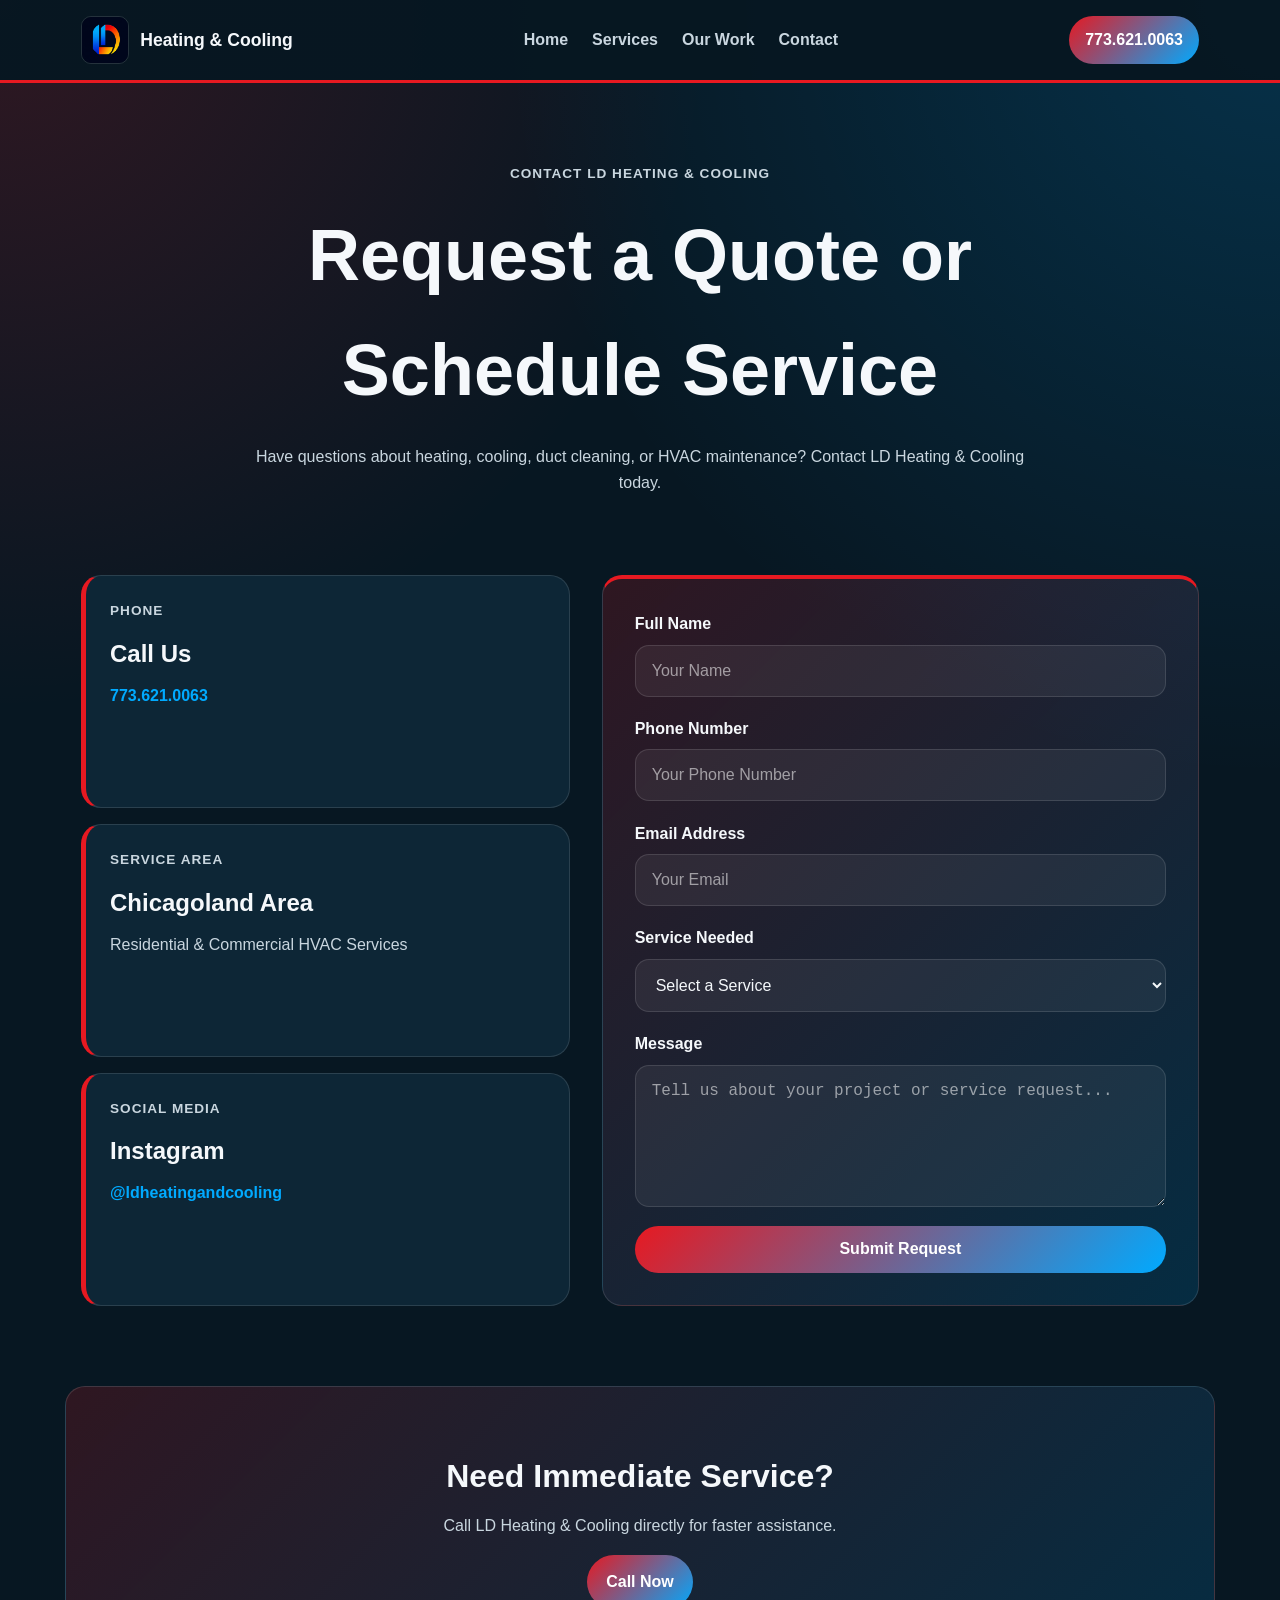
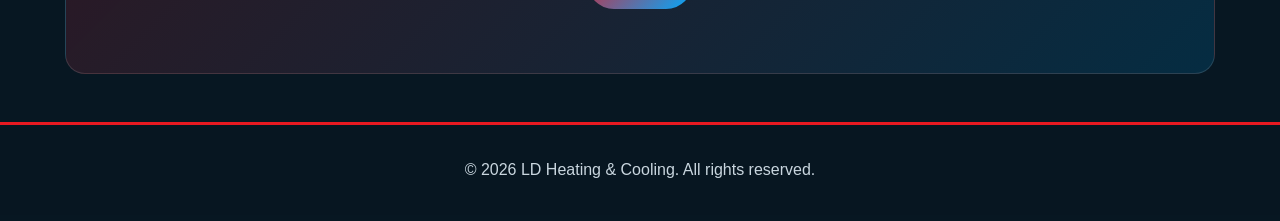
==== contact.html @ e1b475bd "adding a contact page" ====
<!DOCTYPE html>
<html lang="en">
<head>
  <meta charset="UTF-8">
  <meta name="viewport" content="width=device-width, initial-scale=1.0">
  <title>Contact | LD Heating & Cooling</title>
  <link rel="stylesheet" href="styles.css">
</head>

<body>

  <header class="site-header">
    <nav class="navbar">

      <a href="index.html" class="logo">
        <img src="images/LDLogo.png" alt="LD Heating and Cooling logo" class="logo-img">
        <span>Heating & Cooling</span>
      </a>

      <ul class="nav-links">
        <li><a href="index.html">Home</a></li>
        <li><a href="services.html">Services</a></li>
        <li><a href="gallery.html">Our Work</a></li>
        <li><a href="contact.html">Contact</a></li>
      </ul>

      <a href="tel:7736210063" class="nav-phone">773.621.0063</a>

    </nav>
  </header>

  <main>

    <!-- HERO -->

    <section class="page-hero">

      <div class="page-hero-content">

        <p class="eyebrow">Contact LD Heating & Cooling</p>

        <h1>Request a Quote or Schedule Service</h1>

        <p>
          Have questions about heating, cooling,
          duct cleaning, or HVAC maintenance?
          Contact LD Heating & Cooling today.
        </p>

      </div>

    </section>

    <!-- CONTACT SECTION -->

    <section class="contact-section">

      <!-- LEFT SIDE -->

      <div class="contact-info">

        <div class="contact-card">

          <p class="eyebrow">Phone</p>

          <h2>Call Us</h2>

          <a href="tel:7736210063" class="contact-link">
            773.621.0063
          </a>

        </div>

        <div class="contact-card">

          <p class="eyebrow">Service Area</p>

          <h2>Chicagoland Area</h2>

          <p>
            Residential & Commercial HVAC Services
          </p>

        </div>

        <div class="contact-card">

          <p class="eyebrow">Social Media</p>

          <h2>Instagram</h2>

          <a
            href="https://www.instagram.com/ldheatingandcooling/"
            target="_blank"
            class="contact-link"
          >
            @ldheatingandcooling
          </a>

        </div>

      </div>

      <!-- RIGHT SIDE -->

      <div class="contact-form-wrapper">

        <form class="contact-form">

          <div class="form-group">
            <label for="name">Full Name</label>

            <input
              type="text"
              id="name"
              name="name"
              placeholder="Your Name"
              required
            >
          </div>

          <div class="form-group">
            <label for="phone">Phone Number</label>

            <input
              type="tel"
              id="phone"
              name="phone"
              placeholder="Your Phone Number"
              required
            >
          </div>

          <div class="form-group">
            <label for="email">Email Address</label>

            <input
              type="email"
              id="email"
              name="email"
              placeholder="Your Email"
            >
          </div>

          <div class="form-group">
            <label for="service">Service Needed</label>

            <select id="service" name="service">

              <option value="">Select a Service</option>

              <option value="heating">
                Heating Service
              </option>

              <option value="cooling">
                Cooling Service
              </option>

              <option value="duct-cleaning">
                Duct Cleaning
              </option>

              <option value="maintenance">
                HVAC Maintenance
              </option>

              <option value="other">
                Other
              </option>

            </select>
          </div>

          <div class="form-group">
            <label for="message">Message</label>

            <textarea
              id="message"
              name="message"
              rows="6"
              placeholder="Tell us about your project or service request..."
            ></textarea>
          </div>

          <button type="submit" class="btn primary">
            Submit Request
          </button>

        </form>

      </div>

    </section>

    <!-- CTA -->

    <section class="cta">

      <h2>Need Immediate Service?</h2>

      <p>
        Call LD Heating & Cooling directly for faster assistance.
      </p>

      <a href="tel:7736210063" class="btn primary">
        Call Now
      </a>

    </section>

  </main>

  <footer>
    <p>&copy; 2026 LD Heating & Cooling. All rights reserved.</p>
  </footer>

</body>
</html>
---- styles.css ----
* {
  margin: 0;
  padding: 0;
  box-sizing: border-box;
}

:root {
  --bg: #071722;
  --bg-soft: #0d2636;
  --panel: #123247;
  --text: #f5f8fb;
  --muted: #c9d6df;
  --blue: #00aaff;
  --orange: #ffb02e;
  --red: #e71921;
  --red-dark: #a80f16;
  --border: rgba(255, 255, 255, 0.12);
  --radius: 20px;
  --max-width: 1150px;
}

body {
  font-family: Arial, Helvetica, sans-serif;
  background:
    radial-gradient(circle at top left, rgba(231, 25, 33, 0.18), transparent 32%),
    radial-gradient(circle at top right, rgba(0, 170, 255, 0.18), transparent 35%),
    var(--bg);
  color: var(--text);
  line-height: 1.6;
}

a {
  color: inherit;
  text-decoration: none;
}

img {
  max-width: 100%;
  display: block;
}

.site-header {
  position: sticky;
  top: 0;
  z-index: 100;
  background: rgba(7, 23, 34, 0.96);
  border-bottom: 3px solid var(--red);
}

.navbar {
  max-width: var(--max-width);
  margin: 0 auto;
  padding: 1rem;
  display: flex;
  align-items: center;
  justify-content: space-between;
  gap: 1rem;
}

.logo {
  display: flex;
  align-items: center;
  gap: 0.7rem;
  font-weight: 800;
  font-size: 1.1rem;
}

.logo-img {
  width: 48px;
  height: 48px;
  object-fit: cover;
  border-radius: 10px;
  border: 1px solid var(--border);
}

.nav-links {
  list-style: none;
  display: flex;
  gap: 1.5rem;
}

.nav-links a {
  color: var(--muted);
  font-weight: 600;
  transition: color 0.2s ease;
}

.nav-links a:hover {
  color: var(--red);
}

.nav-phone {
  background: linear-gradient(135deg, var(--red), var(--blue));
  color: #fff;
  padding: 0.7rem 1rem;
  border-radius: 999px;
  font-weight: 800;
}

.hero {
  max-width: var(--max-width);
  margin: 0 auto;
  padding: 5rem 1rem;
  display: grid;
  grid-template-columns: 1fr 1fr;
  gap: 2rem;
  align-items: center;
}

.eyebrow {
  color: var(--orange);
  font-weight: 800;
  text-transform: uppercase;
  letter-spacing: 1px;
  font-size: 0.85rem;
  margin-bottom: 0.8rem;
}

.hero h1 {
  font-size: clamp(2.4rem, 6vw, 4.6rem);
  line-height: 1;
  margin-bottom: 1rem;
}

.hero p {
  color: var(--muted);
  max-width: 600px;
}

.hero-buttons {
  display: flex;
  gap: 1rem;
  margin-top: 1.5rem;
  flex-wrap: wrap;
}

.btn {
  display: inline-block;
  padding: 0.9rem 1.2rem;
  border-radius: 999px;
  font-weight: 800;
  transition: transform 0.2s ease, opacity 0.2s ease;
}

.btn:hover {
  transform: translateY(-2px);
  opacity: 0.9;
}

.btn.primary {
  background: linear-gradient(135deg, var(--red), var(--blue));
  color: #fff;
}

.btn.secondary {
  border: 1px solid var(--red);
  color: var(--text);
}

.hero-image {
  background: linear-gradient(135deg, rgba(231, 25, 33, 0.18), rgba(0, 170, 255, 0.16));
  border: 1px solid var(--border);
  border-top: 4px solid var(--red);
  border-radius: var(--radius);
  padding: 1rem;
}

.hero-image img {
  border-radius: calc(var(--radius) - 8px);
}

.services-preview,
.why-us,
.cta {
  max-width: var(--max-width);
  margin: 0 auto;
  padding: 4rem 1rem;
}

.section-heading {
  text-align: center;
  max-width: 700px;
  margin: 0 auto 2rem;
}

.section-heading h2,
.why-us h2,
.cta h2 {
  font-size: 2rem;
  margin-bottom: 0.7rem;
}

.section-heading p,
.why-us p,
.cta p {
  color: var(--muted);
}

.service-grid {
  display: grid;
  grid-template-columns: repeat(3, 1fr);
  gap: 1rem;
}

.service-card {
  background: var(--bg-soft);
  border: 1px solid var(--border);
  border-top: 4px solid var(--red);
  border-radius: var(--radius);
  padding: 1.5rem;
}

.service-card h3 {
  color: var(--blue);
  margin-bottom: 0.7rem;
}

.service-card p {
  color: var(--muted);
}

.why-us {
  display: grid;
  grid-template-columns: 1fr 1fr;
  gap: 2rem;
}

.why-list {
  display: grid;
  gap: 1rem;
}

.why-list div {
  background: var(--panel);
  border: 1px solid var(--border);
  border-left: 5px solid var(--red);
  border-radius: 14px;
  padding: 1rem;
  font-weight: 800;
}

.cta {
  text-align: center;
  background: linear-gradient(135deg, rgba(231, 25, 33, 0.18), rgba(0, 170, 255, 0.15));
  border: 1px solid var(--border);
  border-radius: var(--radius);
  margin-bottom: 3rem;
}

.cta .btn {
  margin-top: 1rem;
}

footer {
  text-align: center;
  padding: 2rem 1rem;
  border-top: 3px solid var(--red);
  color: var(--muted);
  background: rgba(7, 23, 34, 0.9);
}

@media (max-width: 800px) {
  .navbar {
    flex-wrap: wrap;
  }

  .logo {
    width: 100%;
    justify-content: center;
  }

  .nav-links {
    width: 100%;
    justify-content: center;
    flex-wrap: wrap;
    gap: 1rem;
  }

  .nav-phone {
    width: 100%;
    text-align: center;
  }

  .hero {
    grid-template-columns: 1fr;
    padding: 3rem 1rem;
  }

  .hero h1 {
    font-size: 2.6rem;
  }

  .service-grid,
  .why-us {
    grid-template-columns: 1fr;
  }

  .hero-buttons .btn {
    width: 100%;
    text-align: center;
  }
}

.page-hero {
  padding: 5rem 1rem 3rem;
  text-align: center;
}

.page-hero-content {
  max-width: 800px;
  margin: 0 auto;
}

.page-hero h1 {
  font-size: clamp(2.5rem, 6vw, 4.5rem);
  margin-bottom: 1rem;
}

.page-hero p {
  color: var(--muted);
}

.services-page {
  max-width: var(--max-width);
  margin: 0 auto;
  padding: 2rem 1rem 5rem;
  display: grid;
  gap: 4rem;
}

.service-item {
  display: grid;
  grid-template-columns: 1fr 1fr;
  gap: 2rem;
  align-items: center;
}

.service-item.reverse .service-text {
  order: 2;
}

.service-item.reverse .service-image {
  order: 1;
}

.service-text h2 {
  font-size: 2rem;
  margin-bottom: 1rem;
}

.service-text p {
  color: var(--muted);
  margin-bottom: 1.2rem;
}

.service-text ul {
  display: grid;
  gap: 0.7rem;
  padding-left: 1.2rem;
}

.service-text li {
  color: var(--text);
}

.service-image {
  background: linear-gradient(
    135deg,
    rgba(231, 25, 33, 0.18),
    rgba(0, 170, 255, 0.16)
  );

  border: 1px solid var(--border);
  border-top: 4px solid var(--red);
  border-radius: var(--radius);
  padding: 1rem;
}

.service-image img {
  width: 100%;
  height: 100%;
  object-fit: cover;
  border-radius: calc(var(--radius) - 8px);
}

@media (max-width: 900px) {

  .service-item,
  .service-item.reverse {
    grid-template-columns: 1fr;
  }

  .service-item.reverse .service-text,
  .service-item.reverse .service-image {
    order: unset;
  }

}

.work-gallery {
  max-width: var(--max-width);
  margin: 0 auto;
  padding: 2rem 1rem 5rem;
  display: grid;
  grid-template-columns: repeat(3, 1fr);
  gap: 1rem;
}

.work-card {
  background: var(--bg-soft);
  border: 1px solid var(--border);
  border-top: 4px solid var(--red);
  border-radius: var(--radius);
  padding: 1rem;
}

.work-placeholder {
  min-height: 220px;
  background: linear-gradient(
    135deg,
    rgba(231, 25, 33, 0.22),
    rgba(0, 170, 255, 0.18)
  );
  border: 1px dashed var(--border);
  border-radius: calc(var(--radius) - 8px);
  display: grid;
  place-items: center;
  color: var(--muted);
  font-weight: 800;
  margin-bottom: 1rem;
}

.work-card h3 {
  color: var(--blue);
  margin-bottom: 0.5rem;
}

.work-card p {
  color: var(--muted);
}

.social-section {
  max-width: var(--max-width);
  margin: 0 auto 3rem;
  padding: 3rem 1rem;
  text-align: center;
  background: linear-gradient(
    135deg,
    rgba(231, 25, 33, 0.18),
    rgba(0, 170, 255, 0.15)
  );
  border: 1px solid var(--border);
  border-radius: var(--radius);
}

.social-section p {
  color: var(--muted);
}

.social-section .btn {
  margin-top: 1rem;
}

@media (max-width: 900px) {
  .work-gallery {
    grid-template-columns: 1fr 1fr;
  }
}

@media (max-width: 600px) {
  .work-gallery {
    grid-template-columns: 1fr;
  }
}

.contact-section {
  max-width: var(--max-width);
  margin: 0 auto;
  padding: 2rem 1rem 5rem;

  display: grid;
  grid-template-columns: 0.9fr 1.1fr;
  gap: 2rem;
}

.contact-info {
  display: grid;
  gap: 1rem;
}

.contact-card {
  background: var(--bg-soft);

  border: 1px solid var(--border);
  border-left: 5px solid var(--red);

  border-radius: var(--radius);

  padding: 1.5rem;
}

.contact-card h2 {
  margin-bottom: 0.6rem;
}

.contact-card p {
  color: var(--muted);
}

.contact-link {
  color: var(--blue);
  font-weight: 800;
}

.contact-form-wrapper {
  background: linear-gradient(
    135deg,
    rgba(231, 25, 33, 0.18),
    rgba(0, 170, 255, 0.15)
  );

  border: 1px solid var(--border);
  border-top: 4px solid var(--red);

  border-radius: var(--radius);

  padding: 2rem;
}

.contact-form {
  display: grid;
  gap: 1.2rem;
}

.form-group {
  display: grid;
  gap: 0.5rem;
}

.form-group label {
  font-weight: 700;
}

.form-group input,
.form-group select,
.form-group textarea {
  width: 100%;

  background: rgba(255, 255, 255, 0.06);

  border: 1px solid var(--border);

  border-radius: 14px;

  padding: 1rem;

  color: var(--text);

  font-size: 1rem;

  outline: none;
}

.form-group input::placeholder,
.form-group textarea::placeholder {
  color: rgba(255, 255, 255, 0.55);
}

.form-group input:focus,
.form-group select:focus,
.form-group textarea:focus {
  border-color: var(--blue);
}

.form-group textarea {
  resize: vertical;
}

.contact-form button {
  border: none;
  cursor: pointer;
  font-size: 1rem;
}

@media (max-width: 900px) {

  .contact-section {
    grid-template-columns: 1fr;
  }

}
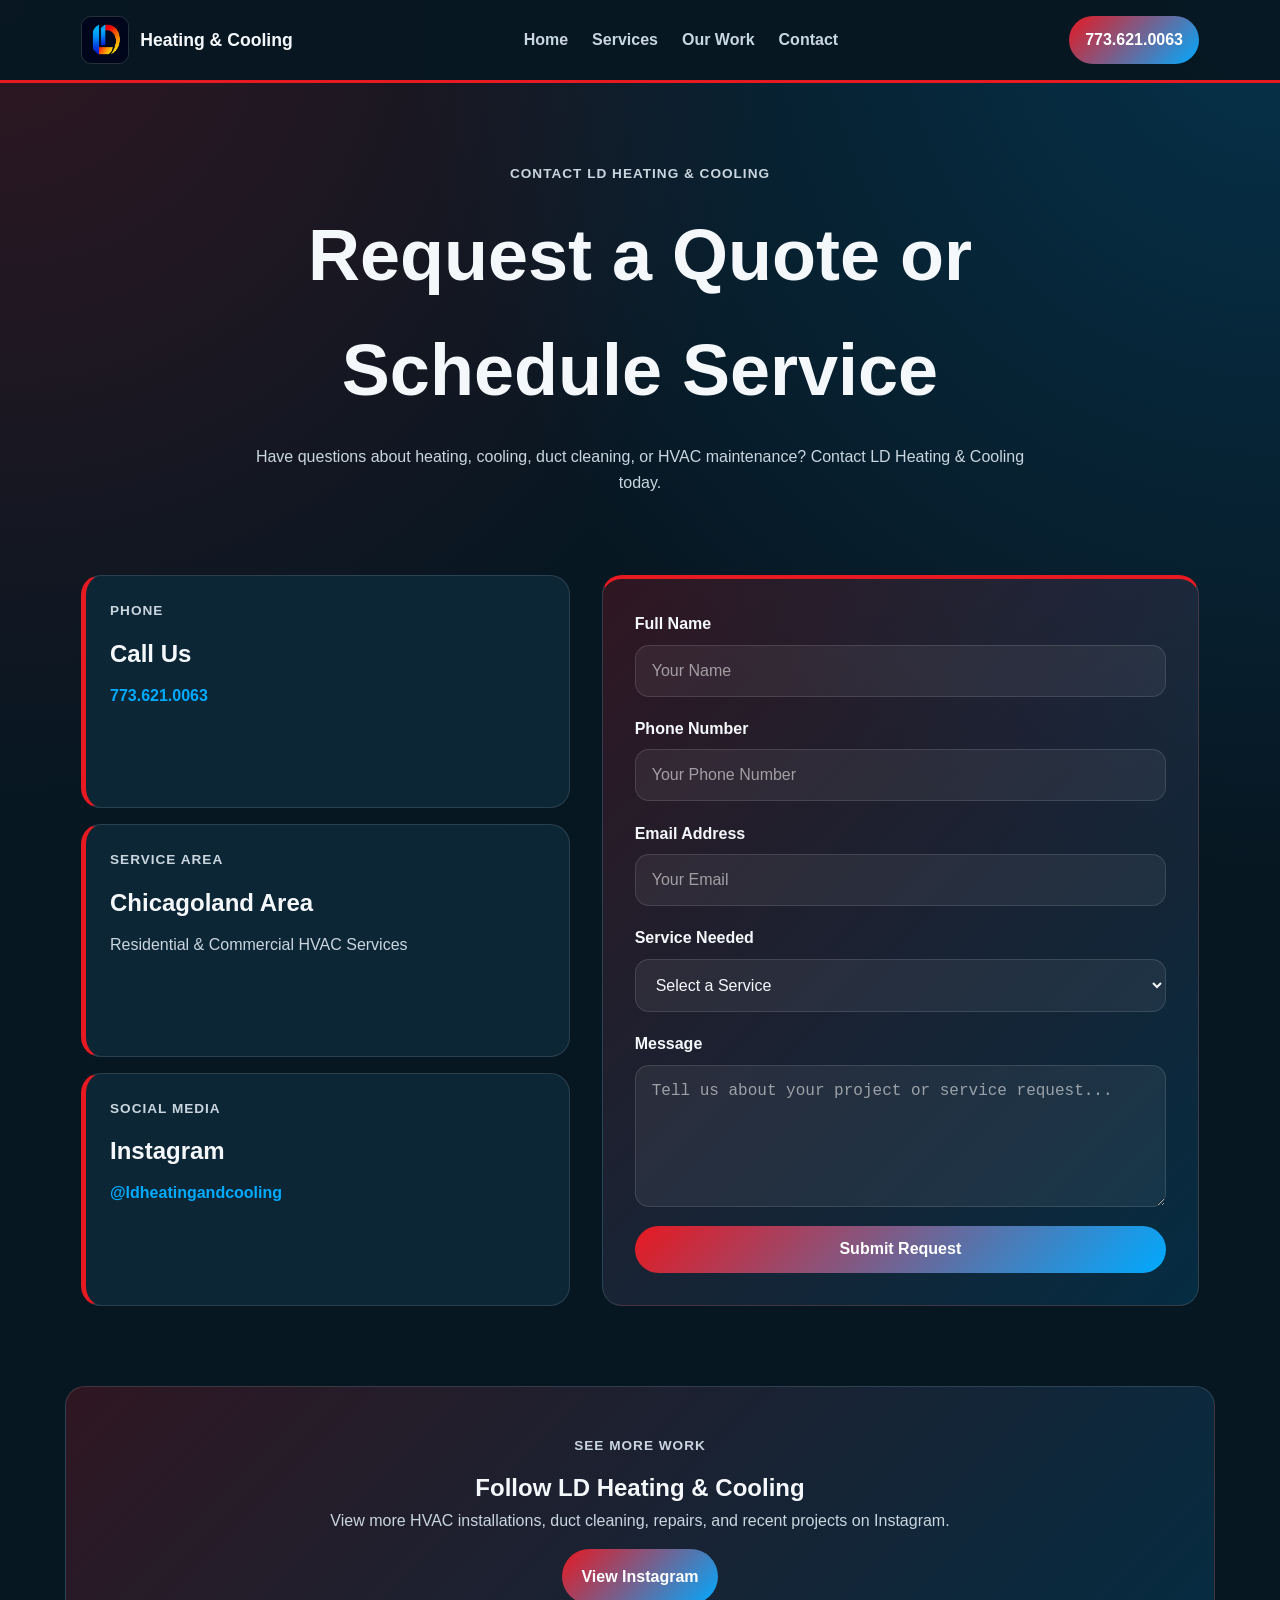
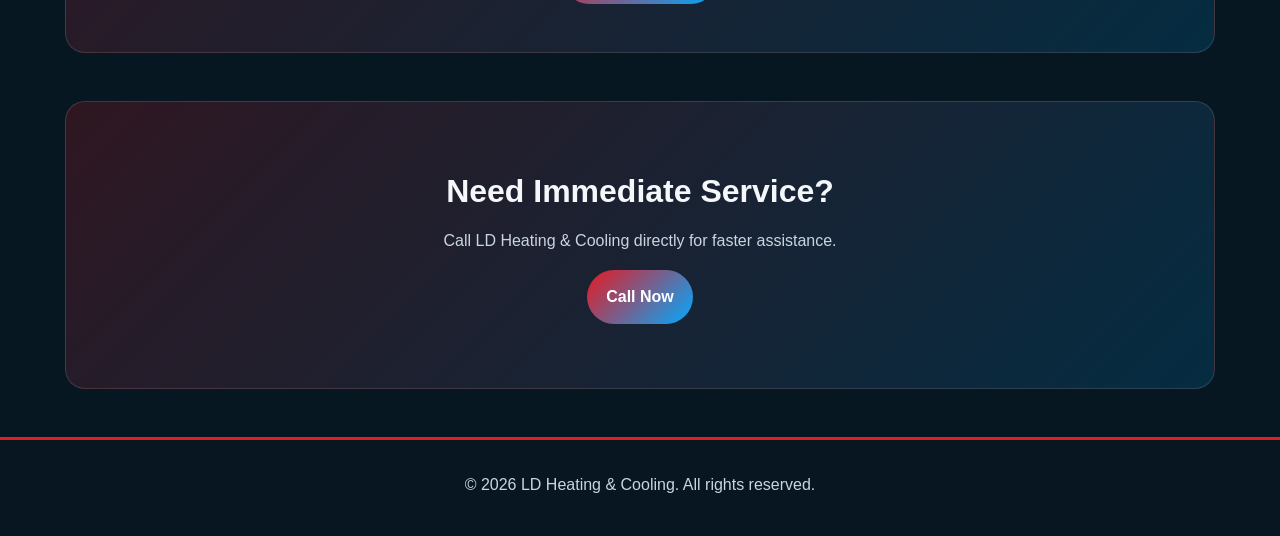
==== commit d13d33ed: "adding instagram on every page" ====
--- a/contact.html
+++ b/contact.html
@@ -194,7 +194,26 @@
     </section>
 
     <!-- CTA -->
-
+<section class="social-section">
+
+  <p class="eyebrow">See More Work</p>
+
+  <h2>Follow LD Heating & Cooling</h2>
+
+  <p>
+    View more HVAC installations, duct cleaning,
+    repairs, and recent projects on Instagram.
+  </p>
+
+  <a
+    href="https://www.instagram.com/ldheatingandcooling/"
+    target="_blank"
+    class="btn primary"
+  >
+    View Instagram
+  </a>
+
+</section>
     <section class="cta">
 
       <h2>Need Immediate Service?</h2>
